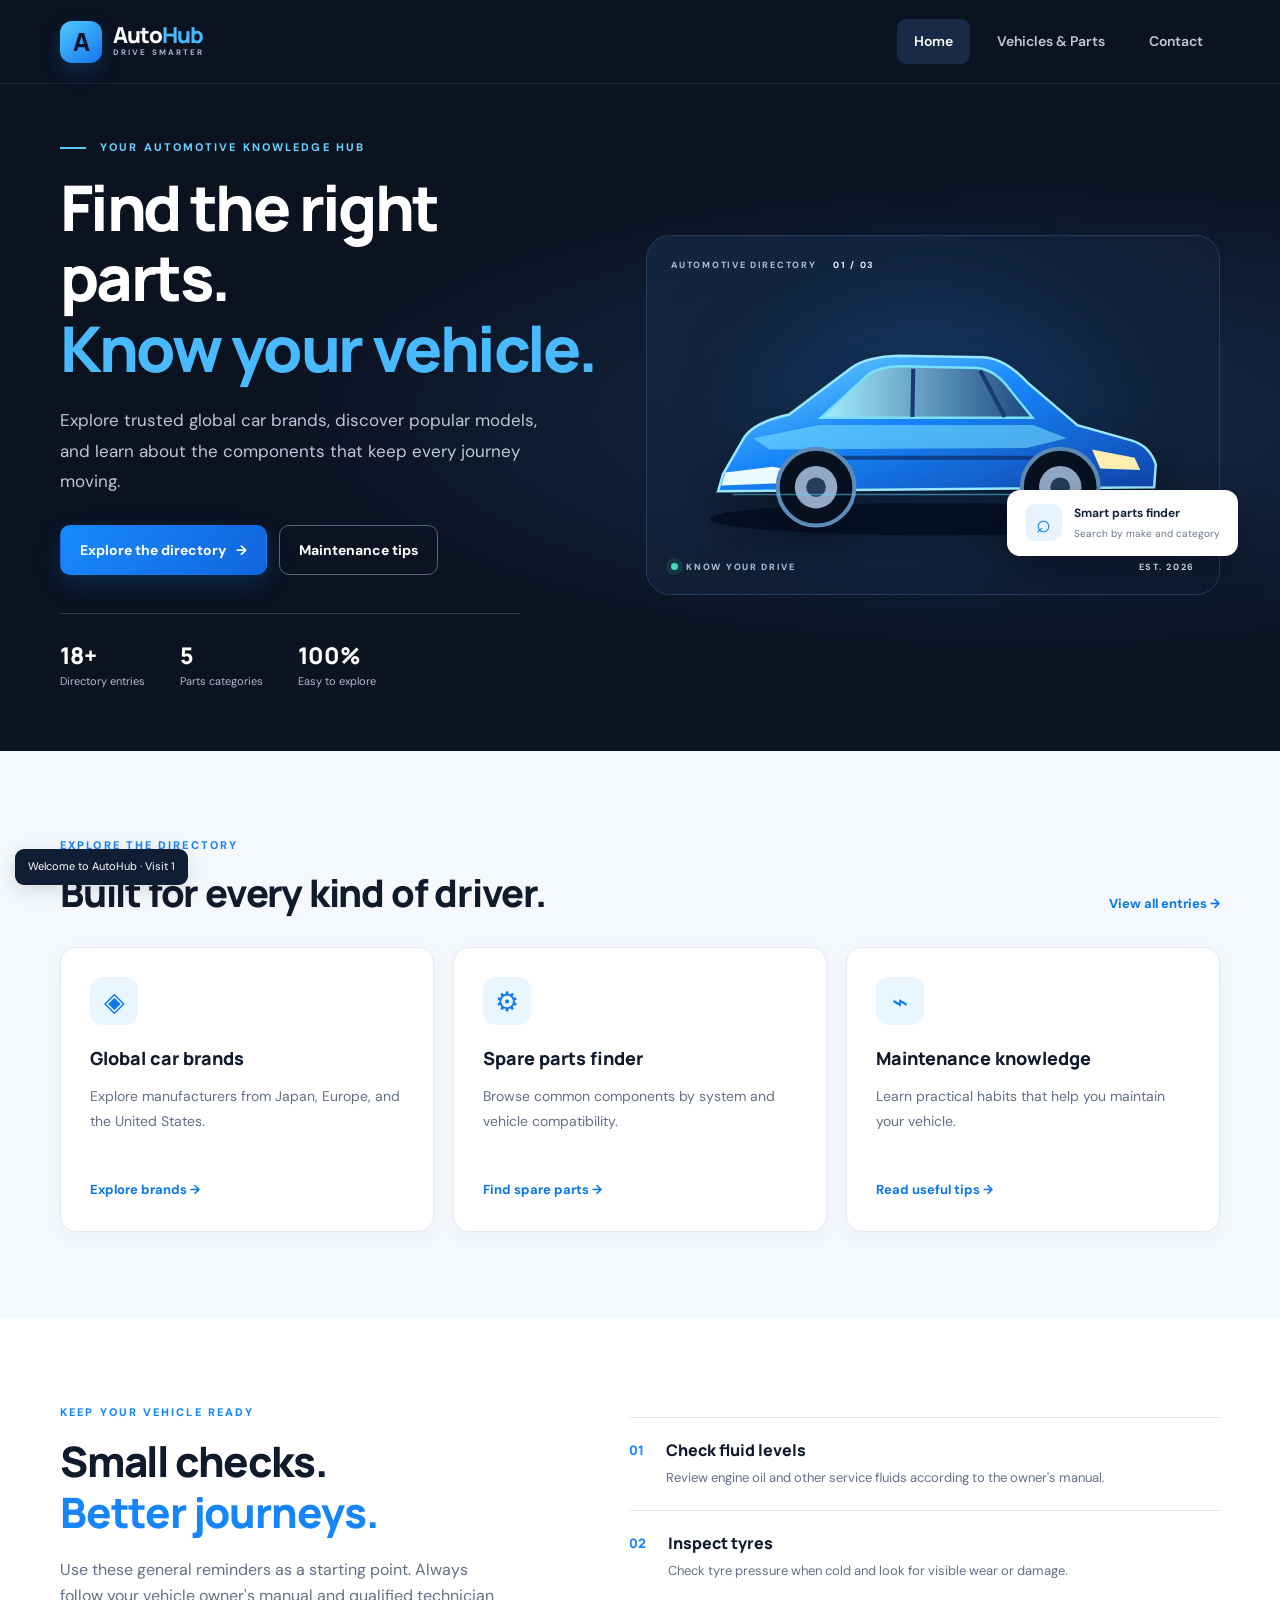
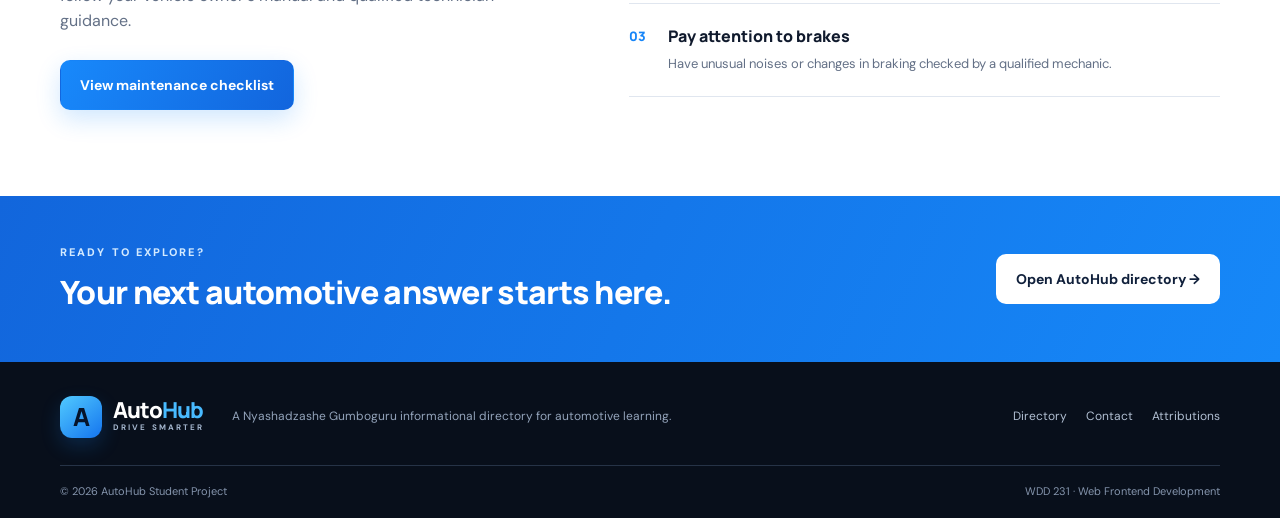
==== final project/index.html @ ccfd5a26 "final project" ====
<!doctype html>
<html lang="en">
<head>
  <meta charset="utf-8">
  <meta name="viewport" content="width=device-width, initial-scale=1">
  <meta name="description" content="AutoHub helps drivers explore global car brands, vehicle models, spare parts, and practical maintenance tips.">
  <meta name="author" content="Nyashadzashe Gumboguru">
  <meta name="theme-color" content="#0b1220">
  <title>AutoHub | Global Car Brands & Spare Parts</title>
  <link rel="icon" href="assets/favicon.svg" type="image/svg+xml">
  <link rel="stylesheet" href="css/styles.css">
  <script type="module" src="js/main.js"></script>
</head>
<body>
  <a class="skip-link" href="#main">Skip to main content</a>
  <header class="site-header">
    <div class="container header-inner">
      <a class="brand" href="index.html" aria-label="AutoHub home"><span class="brand-mark">A</span><span>Auto<span class="brand-accent">Hub</span><small>DRIVE SMARTER</small></span></a>
      <button class="menu-toggle" aria-label="Open navigation" aria-expanded="false" aria-controls="primary-nav"><span></span><span></span><span></span></button>
      <nav id="primary-nav" class="primary-nav" aria-label="Main navigation">
        <a class="active" href="index.html" aria-current="page">Home</a>
        <a href="catalog.html">Vehicles & Parts</a>
        <a href="contact.html">Contact</a>
      </nav>
    </div>
  </header>
  <main id="main">
    <section class="hero">
      <div class="container hero-grid">
        <div class="hero-copy">
          <p class="eyebrow"><span class="eyebrow-line"></span> YOUR AUTOMOTIVE KNOWLEDGE HUB</p>
          <h1>Find the right parts.<br><span>Know your vehicle.</span></h1>
          <p class="hero-text">Explore trusted global car brands, discover popular models, and learn about the components that keep every journey moving.</p>
          <div class="hero-actions"><a class="button button-primary" href="catalog.html">Explore the directory <span aria-hidden="true">→</span></a><a class="button button-outline" href="#maintenance">Maintenance tips</a></div>
          <div class="hero-stats"><div><strong>18+</strong><span>Directory entries</span></div><div><strong>5</strong><span>Parts categories</span></div><div><strong>100%</strong><span>Easy to explore</span></div></div>
        </div>
        <div class="hero-art" role="img" aria-label="Illustration of a modern blue sports car">
          <div class="art-glow"></div><div class="art-label label-top">AUTOMOTIVE DIRECTORY <b>01 / 03</b></div>
          <svg class="car-illustration" viewBox="0 0 700 330" aria-hidden="true">
            <defs><linearGradient id="bodyPaint" x1="0" x2="1" y1="0" y2="1"><stop stop-color="#75d8ff"/><stop offset=".45" stop-color="#1685f8"/><stop offset="1" stop-color="#1143aa"/></linearGradient><linearGradient id="glass" x1="0" x2="1"><stop stop-color="#a7efff"/><stop offset="1" stop-color="#1b477d"/></linearGradient></defs>
            <ellipse cx="352" cy="278" rx="275" ry="20" fill="#020817" opacity=".65"/>
            <path d="M93 223 L119 178 Q132 159 174 150 L250 93 Q269 79 309 78 L411 80 Q438 81 466 111 L527 163 L594 182 Q616 189 623 211 L621 239 L87 244Z" fill="url(#bodyPaint)" stroke="#9be7ff" stroke-width="3"/>
            <path d="M271 101 Q285 91 312 91 L405 93 Q426 95 444 119 L472 154 L213 154Z" fill="url(#glass)" stroke="#7adfff" stroke-width="3"/>
            <path d="M326 94 L325 153 M408 96 L438 153" stroke="#173c72" stroke-width="5"/>
            <path d="M130 179 L211 163 L473 163 L514 179 L465 191 L150 193Z" fill="#7de4ff" opacity=".55"/>
            <path d="M96 221 L154 214 L190 220 L171 234 L91 237Z" fill="#e9fbff"/><path d="M545 193 L597 203 L604 218 L555 216Z" fill="#ffefb2"/>
            <path d="M197 203 L473 203" stroke="#0b2b66" stroke-width="5" opacity=".7"/>
            <circle cx="207" cy="239" r="47" fill="#07101f" stroke="#5b8bb7" stroke-width="5"/><circle cx="207" cy="239" r="26" fill="#91a9c5"/><circle cx="207" cy="239" r="12" fill="#253c5a"/>
            <circle cx="506" cy="239" r="47" fill="#07101f" stroke="#5b8bb7" stroke-width="5"/><circle cx="506" cy="239" r="26" fill="#91a9c5"/><circle cx="506" cy="239" r="12" fill="#253c5a"/>
            <path d="M105 248 L615 248" stroke="#66cfff" stroke-width="2" opacity=".5"/>
          </svg>
          <div class="art-label label-bottom"><span class="pulse-dot"></span> KNOW YOUR DRIVE <b>EST. 2026</b></div>
          <div class="floating-card"><span class="floating-icon">⌕</span><div><b>Smart parts finder</b><small>Search by make and category</small></div></div>
        </div>
      </div>
    </section>
    <section class="section section-soft">
      <div class="container">
        <div class="section-heading"><div><p class="eyebrow">EXPLORE THE DIRECTORY</p><h2>Built for every kind of driver.</h2></div><a class="text-link" href="catalog.html">View all entries <span aria-hidden="true">→</span></a></div>
        <div class="feature-grid">
          <article class="feature-card"><div class="feature-icon">◈</div><h3>Global car brands</h3><p>Explore manufacturers from Japan, Europe, and the United States.</p><a href="catalog.html?type=brand">Explore brands →</a></article>
          <article class="feature-card"><div class="feature-icon">⚙</div><h3>Spare parts finder</h3><p>Browse common components by system and vehicle compatibility.</p><a href="catalog.html?type=part">Find spare parts →</a></article>
          <article class="feature-card"><div class="feature-icon">⌁</div><h3>Maintenance knowledge</h3><p>Learn practical habits that help you maintain your vehicle.</p><a href="#maintenance">Read useful tips →</a></article>
        </div>
      </div>
    </section>
    <section id="maintenance" class="section">
      <div class="container maintenance-grid">
        <div><p class="eyebrow">KEEP YOUR VEHICLE READY</p><h2>Small checks.<br><span class="text-blue">Better journeys.</span></h2><p class="muted">Use these general reminders as a starting point. Always follow your vehicle owner's manual and qualified technician guidance.</p><button class="button button-primary" id="maintenance-modal-open">View maintenance checklist</button></div>
        <div class="tips-list"><article><span>01</span><div><h3>Check fluid levels</h3><p>Review engine oil and other service fluids according to the owner's manual.</p></div></article><article><span>02</span><div><h3>Inspect tyres</h3><p>Check tyre pressure when cold and look for visible wear or damage.</p></div></article><article><span>03</span><div><h3>Pay attention to brakes</h3><p>Have unusual noises or changes in braking checked by a qualified mechanic.</p></div></article></div>
      </div>
    </section>
    <section class="cta-band"><div class="container cta-inner"><div><p class="eyebrow">READY TO EXPLORE?</p><h2>Your next automotive answer starts here.</h2></div><a class="button button-light" href="catalog.html">Open AutoHub directory →</a></div></section>
  </main>
  <footer class="site-footer"><div class="container footer-main"><a class="brand brand-footer" href="index.html"><span class="brand-mark">A</span><span>Auto<span class="brand-accent">Hub</span><small>DRIVE SMARTER</small></span></a><p>A Nyashadzashe Gumboguru informational directory for automotive learning.</p><nav aria-label="Footer navigation"><a href="catalog.html">Directory</a><a href="contact.html">Contact</a><a href="attributions.html">Attributions</a></nav></div><div class="container footer-bottom"><span>© <span id="current-year">2026</span> AutoHub Student Project</span><span>WDD 231 · Web Frontend Development</span></div></footer>
  <dialog class="modal" id="maintenance-modal" aria-labelledby="maintenance-modal-title"><div class="modal-head"><div><p class="eyebrow">QUICK REFERENCE</p><h2 id="maintenance-modal-title">Maintenance checklist</h2></div><button class="icon-button" data-close-modal aria-label="Close checklist">×</button></div><ul class="checklist"><li>Review the owner's manual service schedule.</li><li>Check tyre pressure and visible tyre condition.</li><li>Inspect lights, wipers, and windscreen condition.</li><li>Check fluid levels using the recommended procedure.</li><li>Book a qualified inspection if warning lights appear.</li></ul><p class="notice">This general checklist is educational and does not replace vehicle-specific service guidance.</p><button class="button button-primary modal-done" data-close-modal>Done</button></dialog>
  <div class="visit-note" id="visit-note" aria-live="polite"></div>
</body>
</html>
---- final project/css/styles.css ----
@import url('https://fonts.googleapis.com/css2?family=DM+Sans:wght@400;500;600;700&family=Manrope:wght@400;500;600;700;800&display=swap');
:root{--ink:#101a2d;--navy:#0b1220;--navy2:#101e35;--blue:#1685f8;--blue2:#48baff;--muted:#637086;--line:#e0e6ef;--soft:#f5f8fc;--white:#fff;--radius:18px;--shadow:0 18px 50px rgba(14,34,65,.09);font-family:"DM Sans",Arial,sans-serif;color:var(--ink);background:#fff;font-synthesis:none;text-rendering:optimizeLegibility}
*{box-sizing:border-box}html{scroll-behavior:smooth}body{margin:0;line-height:1.6;font-size:16px}a{color:inherit;text-decoration:none}button,input,select,textarea{font:inherit}button,a,input,select,textarea{outline-offset:4px}a:focus-visible,button:focus-visible,input:focus-visible,select:focus-visible,textarea:focus-visible{outline:3px solid #1685f8}img,svg{max-width:100%}.container{width:min(1160px,calc(100% - 44px));margin-inline:auto}.skip-link{position:absolute;left:-9999px;top:8px;background:#fff;color:#000;padding:12px;z-index:100}.skip-link:focus{left:12px}.sr-only{position:absolute;width:1px;height:1px;padding:0;margin:-1px;overflow:hidden;clip:rect(0,0,0,0);white-space:nowrap;border:0}
.site-header{height:84px;background:var(--navy);color:#fff;display:flex;align-items:center;position:relative;z-index:20;border-bottom:1px solid rgba(255,255,255,.08)}.header-inner{display:flex;align-items:center;justify-content:space-between;height:100%}.brand{display:inline-flex;align-items:center;gap:11px;font:800 22px/1 Manrope,sans-serif;letter-spacing:-.8px}.brand-mark{display:grid;place-items:center;width:42px;height:42px;background:linear-gradient(140deg,#51caff,#1474ee);border-radius:12px;color:#06142b;font-size:25px;font-weight:800;box-shadow:0 8px 20px #1685f833}.brand-accent{color:#48baff}.brand small{display:block;font:700 8px/1.7 "DM Sans",sans-serif;letter-spacing:2.1px;color:#a6b8d0}.primary-nav{display:flex;align-items:center;gap:10px}.primary-nav a{font-size:14px;color:#bdc8d9;font-weight:600;padding:11px 17px;border-radius:9px;transition:.2s}.primary-nav a:hover,.primary-nav a.active{background:#182a45;color:#fff}.menu-toggle{display:none;background:transparent;border:1px solid #53627a;border-radius:9px;width:44px;height:42px;padding:10px;cursor:pointer}.menu-toggle span{display:block;height:2px;background:#fff;margin:5px 0;border-radius:2px}
.hero{overflow:hidden;background:radial-gradient(ellipse at 80% 50%,#142b4a 0,#0b1220 54%);color:#fff;min-height:570px;display:flex;align-items:center}.hero-grid{display:grid;grid-template-columns:1fr 1.05fr;gap:40px;align-items:center;padding-top:55px;padding-bottom:60px}.eyebrow{margin:0 0 15px;color:#1685f8;font-size:11px;font-weight:800;letter-spacing:2.1px}.hero .eyebrow{color:#69cfff}.eyebrow-line{display:inline-block;width:26px;height:2px;background:#55c8ff;vertical-align:middle;margin-right:9px}.hero h1,.page-hero h1{font:800 clamp(40px,5vw,63px)/1.12 Manrope,sans-serif;letter-spacing:-2.6px;margin:0 0 22px}.hero h1 span,.page-hero h1 span{color:#49baff}.hero-text{color:#bdc8d9;max-width:490px;font-size:17px;line-height:1.8}.hero-actions{display:flex;flex-wrap:wrap;gap:12px;margin-top:28px}.button{display:inline-flex;align-items:center;justify-content:center;gap:10px;border:1px solid transparent;border-radius:10px;padding:13px 19px;font-size:14px;font-weight:700;cursor:pointer;transition:transform .2s,background .2s,border-color .2s}.button:hover{transform:translateY(-2px)}.button-primary{background:linear-gradient(120deg,#1889fb,#1265dd);color:#fff;box-shadow:0 9px 24px #1685f833}.button-outline{border-color:#52647d;color:#fff;background:transparent}.button-outline:hover{background:#14233a}.button-light{background:#fff;color:#10203b}.button-outline-dark{background:#fff;border-color:#cdd6e3;color:#17243b}.button-full{width:100%}.hero-stats{display:flex;gap:35px;margin-top:38px;padding-top:25px;border-top:1px solid #2b3b53;max-width:460px}.hero-stats div{display:grid;gap:2px}.hero-stats strong{font:800 23px Manrope,sans-serif}.hero-stats span{font-size:11px;color:#aebbd0}
.hero-art{position:relative;min-height:360px;display:flex;align-items:center;justify-content:center;border:1px solid #253c5d;border-radius:24px;background:linear-gradient(145deg,#172b48aa,#0e1b30aa);overflow:visible}.art-glow{position:absolute;width:320px;height:230px;border-radius:50%;background:#1685f82b;filter:blur(50px)}.car-illustration{position:relative;width:100%;z-index:1;filter:drop-shadow(0 14px 15px #0006);margin-top:24px}.art-label{position:absolute;z-index:2;font-size:9px;font-weight:800;letter-spacing:1.7px;color:#a9bed9}.art-label b{color:#eaf6ff;margin-left:13px}.label-top{top:22px;left:24px}.label-bottom{bottom:20px;left:24px;right:24px;display:flex;align-items:center}.label-bottom b{margin-left:auto}.pulse-dot{display:inline-block;width:7px;height:7px;background:#42d9b3;border-radius:50%;margin-right:8px;box-shadow:0 0 0 5px #42d9b31c}.floating-card{position:absolute;z-index:4;right:-19px;bottom:38px;display:flex;gap:12px;align-items:center;background:#fff;color:#15233a;padding:14px 18px;border-radius:13px;box-shadow:0 15px 40px #0004}.floating-icon{width:37px;height:37px;border-radius:10px;background:#e7f4ff;color:#0875e8;font-size:25px;display:grid;place-items:center}.floating-card b,.floating-card small{display:block}.floating-card b{font-size:12px}.floating-card small{font-size:10px;color:#69778b;margin-top:3px}
.section{padding:86px 0}.section-soft{background:var(--soft)}.section-heading{display:flex;align-items:end;justify-content:space-between;gap:25px;margin-bottom:32px}.section-heading h2,.maintenance-grid h2,.callout-inline h2,.contact-copy h2{font:800 clamp(27px,3vw,38px)/1.2 Manrope,sans-serif;letter-spacing:-1.2px;margin:0}.text-link{font-weight:700;color:#0876e8;font-size:13px;white-space:nowrap}.feature-grid{display:grid;grid-template-columns:repeat(3,1fr);gap:19px}.feature-card{background:#fff;border:1px solid #e4eaf2;padding:29px;border-radius:16px;box-shadow:0 5px 20px #1b34500a;transition:transform .2s,box-shadow .2s}.feature-card:hover{transform:translateY(-4px);box-shadow:var(--shadow)}.feature-icon{width:48px;height:48px;border-radius:13px;background:#e9f5ff;color:#0c7be9;display:grid;place-items:center;font-size:27px}.feature-card h3{font:800 18px Manrope,sans-serif;margin:21px 0 8px}.feature-card p{font-size:14px;color:var(--muted);line-height:1.75;min-height:72px}.feature-card a{display:inline-block;margin-top:10px;font-size:13px;color:#0876e8;font-weight:700}
.maintenance-grid{display:grid;grid-template-columns:.9fr 1.1fr;gap:85px;align-items:center}.maintenance-grid h2{font-size:42px;margin-bottom:20px}.text-blue{color:#1685f8}.muted{color:var(--muted)}.maintenance-grid .muted{max-width:440px;margin-bottom:26px}.tips-list{border-top:1px solid var(--line)}.tips-list article{display:flex;gap:22px;padding:21px 0;border-bottom:1px solid var(--line)}.tips-list article>span{font:800 13px Manrope;color:#1685f8;padding-top:2px}.tips-list h3{font:800 16px Manrope;margin:0 0 6px}.tips-list p{margin:0;color:var(--muted);font-size:13px;line-height:1.7}.cta-band{background:linear-gradient(115deg,#1266dc,#1688f8);color:#fff;padding:48px 0}.cta-inner{display:flex;align-items:center;justify-content:space-between;gap:25px}.cta-band .eyebrow{color:#d3eaff;margin-bottom:8px}.cta-band h2{font:800 clamp(22px,3vw,32px) Manrope;margin:0;letter-spacing:-.7px}
.site-footer{background:#080f1b;color:#b1bfd2}.footer-main{display:flex;align-items:center;gap:28px;padding:34px 0 27px}.brand-footer{color:#fff;flex-shrink:0}.footer-main>p{font-size:12px;margin:0 auto 0 0;color:#93a3ba}.footer-main nav{display:flex;gap:19px}.footer-main nav a{font-size:12px}.footer-main nav a:hover{color:#fff}.footer-bottom{border-top:1px solid #263347;padding:17px 0;display:flex;justify-content:space-between;gap:20px;color:#8595ad;font-size:11px}
.page-hero{background:radial-gradient(ellipse at 85% 10%,#1b385d 0,#0b1220 55%);color:#fff;padding:66px 0 50px}.page-hero h1{font-size:clamp(37px,4.5vw,53px);margin-bottom:16px}.page-hero p:not(.eyebrow){color:#bdc8d9;max-width:670px;margin:0}.breadcrumbs{display:flex;gap:10px;margin-top:28px;font-size:12px;color:#a7b6ca}.breadcrumbs a{color:#68c9ff}.catalog-toolbar{display:flex;gap:20px;justify-content:space-between;align-items:center;flex-wrap:wrap}.search-field{display:flex;align-items:center;gap:10px;min-width:min(100%,360px);border:1px solid #d8e1ed;border-radius:11px;padding:0 14px;height:48px;flex:1;max-width:490px}.search-field>span{font-size:27px;color:#1685f8}.search-field input{border:0;outline:none;width:100%;background:transparent;color:var(--ink);font-size:14px}.search-field input:focus-visible{outline:none}.filter-row{display:flex;align-items:center;gap:9px;flex-wrap:wrap}.filter-row label{font-size:12px;font-weight:700;color:#59677c}.filter-row select{border:1px solid #d8e1ed;border-radius:9px;background:#fff;padding:11px 28px 11px 11px;color:#17243b;font-size:12px;max-width:160px}.results-summary{display:flex;align-items:center;justify-content:space-between;margin:27px 0 18px;padding-bottom:13px;border-bottom:1px solid var(--line)}.results-summary p{margin:0;color:#68768a;font-size:13px}.text-button{border:0;background:transparent;color:#0876e8;font-weight:700;font-size:12px;cursor:pointer}.catalog-grid{display:grid;grid-template-columns:repeat(3,minmax(0,1fr));gap:19px}.catalog-card{border:1px solid #e0e7f0;border-radius:15px;padding:22px;background:#fff;display:flex;flex-direction:column;min-height:275px;box-shadow:0 5px 22px #1c345008;transition:transform .2s,box-shadow .2s}.catalog-card:hover{transform:translateY(-3px);box-shadow:var(--shadow)}.card-topline{display:flex;align-items:center;justify-content:space-between;gap:10px}.type-pill{font-size:10px;font-weight:800;letter-spacing:.7px;text-transform:uppercase;padding:6px 9px;border-radius:6px;background:#e8f4ff;color:#075db5}.type-pill.part{background:#fff2df;color:#8c5100}.type-pill.vehicle{background:#e8f8f2;color:#087452}.card-symbol{width:42px;height:42px;display:grid;place-items:center;border-radius:12px;background:#f1f5fa;color:#1c6fc7;font-size:23px}.catalog-card h2{font:800 19px/1.3 Manrope,sans-serif;margin:16px 0 7px;letter-spacing:-.4px}.catalog-card .card-subtitle{font-size:12px;font-weight:700;color:#1685f8;margin:0 0 9px}.catalog-card .card-description{font-size:13px;color:#647187;line-height:1.7;margin:0 0 18px;flex:1}.card-meta{display:flex;flex-wrap:wrap;gap:7px;margin-bottom:17px}.card-meta span{font-size:10px;color:#58667b;background:#f3f6fa;padding:5px 8px;border-radius:5px}.card-open{width:100%;background:#fff;border:1px solid #d5dfeb;border-radius:8px;color:#125eb1;font-size:12px;font-weight:800;padding:10px;cursor:pointer}.card-open:hover{background:#edf6ff;border-color:#95c9ff}.status-message{padding:18px;border:1px solid #dce6f2;border-radius:10px;color:#52637b;background:#f8fbff;font-size:13px;margin-bottom:20px}.status-message:empty{display:none}.empty-state{text-align:center;padding:65px 20px}.empty-state[hidden]{display:none}.empty-icon{font-size:40px;color:#1685f8}.empty-state h2{font:800 23px Manrope;margin:12px 0 4px}.empty-state p{color:var(--muted);margin-bottom:20px}.callout-inline{display:flex;align-items:center;justify-content:space-between;gap:30px}.callout-inline h2{margin-bottom:10px}.callout-inline .muted{margin:0;font-size:14px}
.modal{border:0;border-radius:19px;padding:28px;width:min(560px,calc(100% - 28px));max-height:min(85vh,760px);overflow:auto;box-shadow:0 30px 100px #0005;color:var(--ink)}.modal::backdrop{background:#07101fc7;backdrop-filter:blur(3px)}.modal-head{display:flex;align-items:start;justify-content:space-between;gap:18px;border-bottom:1px solid var(--line);padding-bottom:18px;margin-bottom:20px}.modal-head .eyebrow{margin-bottom:5px}.modal-head h2{font:800 25px Manrope;margin:0;letter-spacing:-.7px}.icon-button{width:36px;height:36px;flex-shrink:0;border:1px solid #dce4ef;background:#fff;border-radius:9px;font-size:25px;line-height:1;cursor:pointer;color:#293b53}.checklist{padding-left:21px;color:#405069}.checklist li{padding:7px 0}.notice{background:#f0f6fc;border-left:3px solid #1685f8;padding:12px 14px;color:#506078;font-size:12px;line-height:1.65}.modal-done{margin-top:8px}.detail-content{color:#526177;font-size:14px;line-height:1.75}.detail-content p{margin:0 0 15px}.detail-facts{display:grid;grid-template-columns:1fr 1fr;gap:10px;margin:18px 0}.detail-fact{background:#f4f7fb;padding:12px;border-radius:9px}.detail-fact span{display:block;font-size:10px;color:#66748a;text-transform:uppercase;letter-spacing:.7px;font-weight:800}.detail-fact strong{display:block;font-size:13px;color:#17243b;margin-top:4px}
.contact-layout{display:grid;grid-template-columns:.8fr 1.2fr;gap:75px;align-items:start}.contact-copy{position:sticky;top:30px}.contact-copy h2{margin-bottom:18px}.contact-copy>p.muted{font-size:14px;line-height:1.8}.contact-info{display:flex;gap:14px;margin-top:28px}.contact-info-icon{width:42px;height:42px;flex-shrink:0;display:grid;place-items:center;background:#eaf5ff;color:#0876e8;border-radius:11px;font-size:22px}.contact-info strong{font-size:14px}.contact-info p{margin:5px 0 0;font-size:12px;color:#69768a;line-height:1.7}.contact-form{border:1px solid #e0e7f0;border-radius:17px;padding:30px;box-shadow:var(--shadow)}.form-heading{margin-bottom:24px}.form-heading h2{font:800 23px Manrope;margin:0 0 4px}.form-heading p{font-size:12px;color:#6d7a8e;margin:0}.form-row{display:grid;grid-template-columns:1fr 1fr;gap:15px}.form-field{display:flex;flex-direction:column;gap:7px;margin-bottom:17px}.form-field label{font-size:12px;font-weight:700;color:#27364d}.form-field input,.form-field select,.form-field textarea{width:100%;border:1px solid #d4deea;border-radius:8px;padding:12px 13px;background:#fff;color:#17243b;font-size:13px}.form-field input::placeholder,.form-field textarea::placeholder{color:#98a4b4}.form-field textarea{resize:vertical}.consent-check{display:flex;align-items:flex-start;gap:10px;margin:5px 0 21px;font-size:11px;color:#536178;line-height:1.6}.consent-check input{margin-top:4px;accent-color:#1685f8}.form-privacy{font-size:10px;color:#7c8799;text-align:center;margin:12px 0 0}.summary-wrap{max-width:760px}.summary-banner{display:flex;gap:16px;align-items:center;margin-bottom:20px}.summary-check{width:48px;height:48px;border-radius:50%;background:#e5f8ef;color:#08764d;display:grid;place-items:center;font-size:26px;font-weight:800}.summary-banner h2{font:800 23px Manrope;margin:0 0 4px}.summary-banner p{font-size:13px;color:#69768a;margin:0}.summary-card{border:1px solid #dfe7f0;border-radius:14px;overflow:hidden}.summary-row{display:grid;grid-template-columns:190px 1fr;border-bottom:1px solid #e8edf3}.summary-row:last-child{border-bottom:0}.summary-row dt,.summary-row dd{margin:0;padding:14px 17px;font-size:13px;overflow-wrap:anywhere}.summary-row dt{font-weight:700;color:#4e5c71;background:#f6f8fb}.summary-row dd{color:#1c2b42;white-space:pre-wrap}.summary-actions{display:flex;gap:12px;flex-wrap:wrap;margin:23px 0 12px}.summary-wrap>.notice{margin-top:20px}.prose-content{max-width:780px}.prose-content h2{font:800 23px Manrope;margin:30px 0 8px}.prose-content p{color:#5c6a7f;line-height:1.85}.visit-note{position:fixed;bottom:15px;left:15px;background:#101e35;color:#fff;padding:9px 13px;border-radius:9px;font-size:11px;box-shadow:0 5px 20px #0002;opacity:0;transform:translateY(8px);pointer-events:none;transition:.25s;z-index:30}.visit-note.show{opacity:1;transform:translateY(0)}
@media(max-width:900px){.hero-grid{grid-template-columns:1fr;gap:35px;padding-top:55px}.hero-copy{max-width:700px}.hero-art{min-height:320px;margin:0 10px 10px}.hero{min-height:0}.maintenance-grid{gap:45px}.catalog-grid{grid-template-columns:repeat(2,minmax(0,1fr))}.contact-layout{gap:35px}.footer-main{flex-wrap:wrap}.footer-main>p{order:3;flex-basis:100%}}
@media(max-width:680px){.container{width:min(100% - 32px,1160px)}.site-header{height:72px}.brand{font-size:20px}.brand-mark{width:38px;height:38px}.menu-toggle{display:block}.primary-nav{display:none;position:absolute;top:71px;left:0;right:0;background:#0b1220;padding:12px 16px 18px;border-top:1px solid #26364e;box-shadow:0 16px 24px #0002}.primary-nav.open{display:flex;flex-direction:column;align-items:stretch;gap:3px}.primary-nav a{padding:13px 14px}.hero-grid{padding-top:43px;padding-bottom:42px}.hero h1{font-size:42px;letter-spacing:-1.8px}.hero-text{font-size:15px}.hero-stats{gap:20px}.hero-stats strong{font-size:20px}.hero-stats span{font-size:10px}.hero-art{min-height:245px;margin:0}.floating-card{right:-8px;bottom:25px;padding:10px 12px}.floating-card small{font-size:9px}.art-label{font-size:8px}.section{padding:60px 0}.section-heading{align-items:start;flex-direction:column;gap:12px}.feature-grid{grid-template-columns:1fr}.feature-card{padding:24px}.feature-card p{min-height:0}.maintenance-grid{grid-template-columns:1fr;gap:32px}.maintenance-grid h2{font-size:36px}.cta-inner{align-items:flex-start;flex-direction:column}.footer-main{gap:18px}.footer-main>p{margin:0}.footer-main nav{width:100%;flex-wrap:wrap}.footer-bottom{flex-direction:column;gap:5px}.page-hero{padding:48px 0 38px}.page-hero h1{font-size:38px;letter-spacing:-1.6px}.catalog-toolbar{align-items:stretch;flex-direction:column}.search-field{max-width:none;width:100%}.filter-row{display:grid;grid-template-columns:auto 1fr;gap:9px 12px}.filter-row select{max-width:none;width:100%}.catalog-grid{grid-template-columns:1fr}.catalog-card{min-height:0}.callout-inline{align-items:flex-start;flex-direction:column}.contact-layout{grid-template-columns:1fr;gap:30px}.contact-copy{position:static}.contact-form{padding:22px}.form-row{grid-template-columns:1fr;gap:0}.summary-row{grid-template-columns:1fr}.summary-row dt{padding-bottom:5px}.summary-row dd{padding-top:6px}.summary-actions{flex-direction:column}.summary-actions .button{width:100%}.modal{padding:22px}.detail-facts{grid-template-columns:1fr 1fr}}
@media(prefers-reduced-motion:reduce){*,*::before,*::after{scroll-behavior:auto!important;transition:none!important;animation:none!important}}
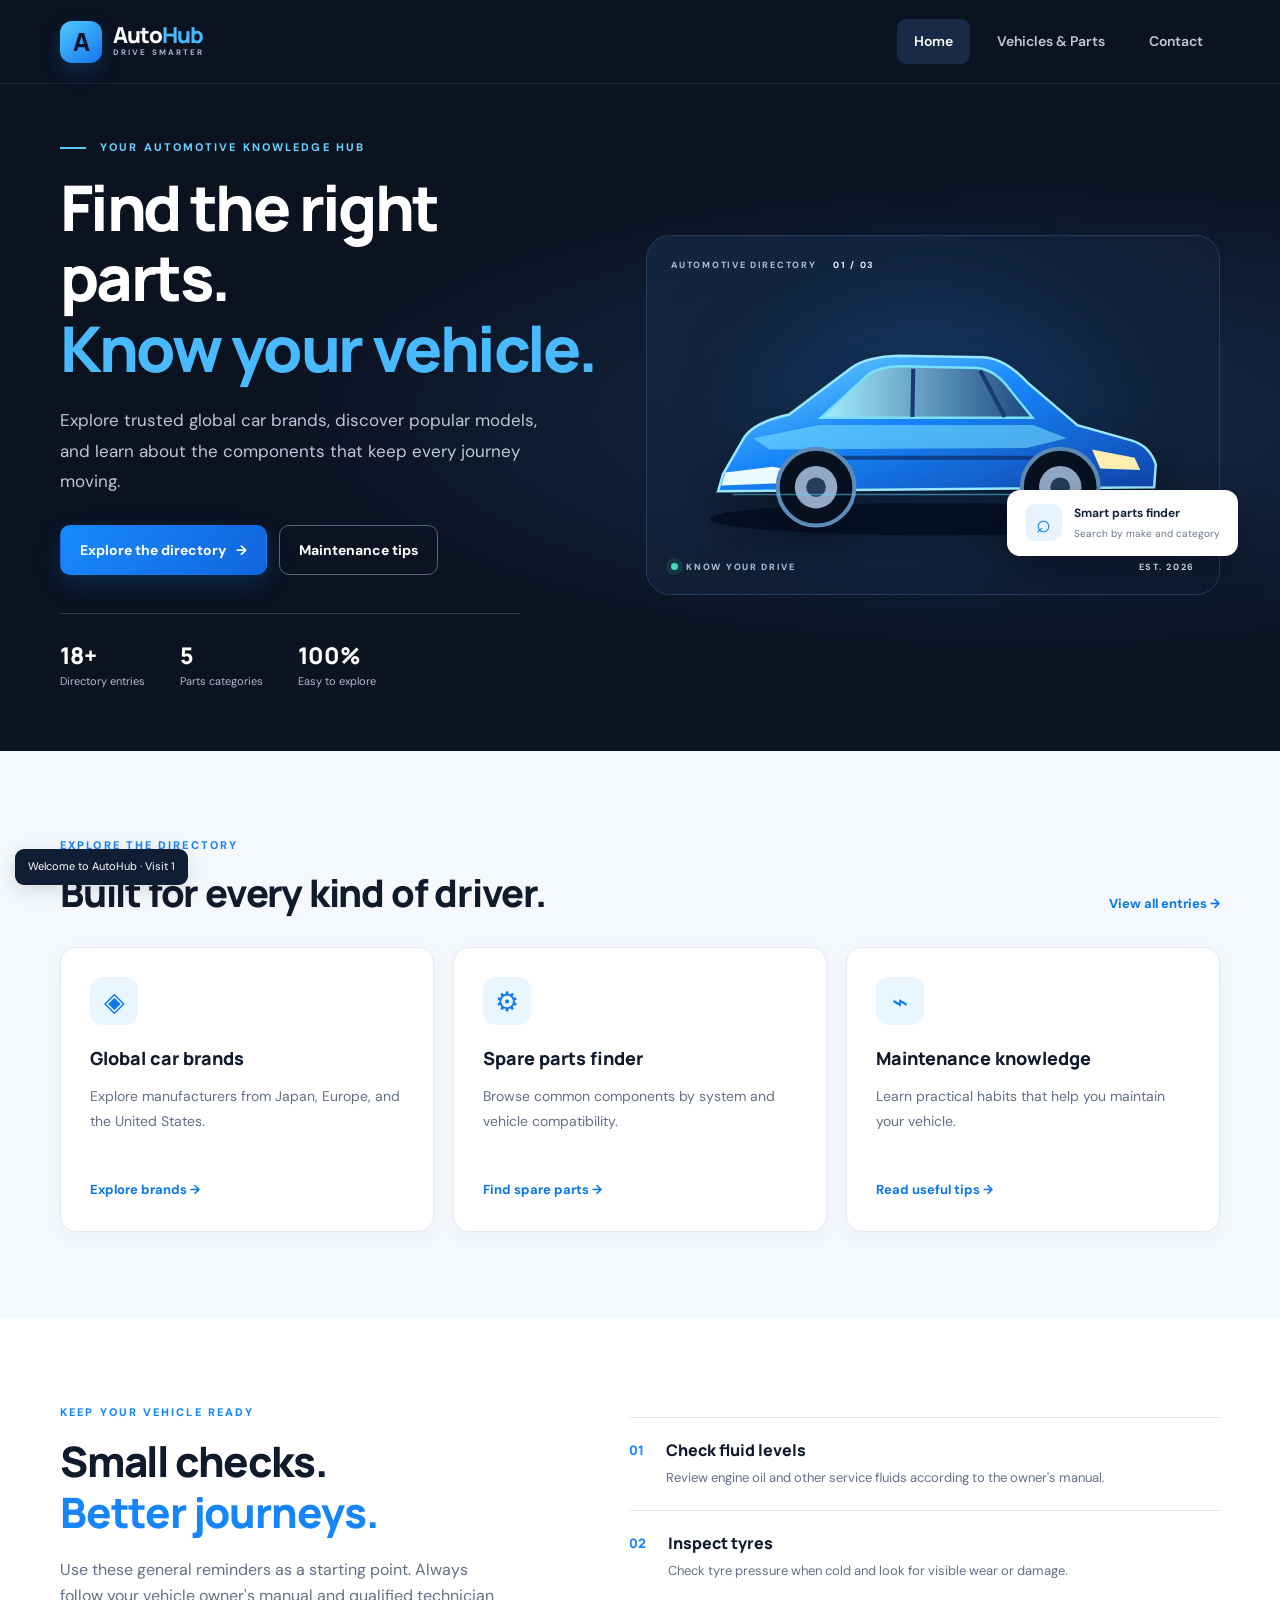
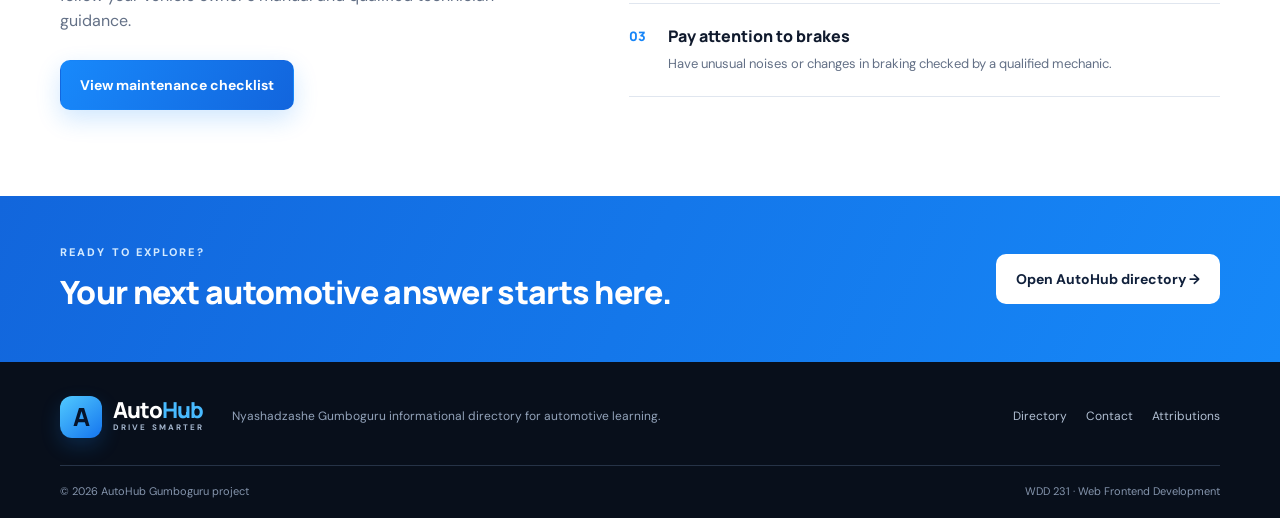
==== commit c16545ac: "update" ====
--- a/final project/index.html
+++ b/final project/index.html
@@ -72,7 +72,7 @@
     </section>
     <section class="cta-band"><div class="container cta-inner"><div><p class="eyebrow">READY TO EXPLORE?</p><h2>Your next automotive answer starts here.</h2></div><a class="button button-light" href="catalog.html">Open AutoHub directory →</a></div></section>
   </main>
-  <footer class="site-footer"><div class="container footer-main"><a class="brand brand-footer" href="index.html"><span class="brand-mark">A</span><span>Auto<span class="brand-accent">Hub</span><small>DRIVE SMARTER</small></span></a><p>A Nyashadzashe Gumboguru informational directory for automotive learning.</p><nav aria-label="Footer navigation"><a href="catalog.html">Directory</a><a href="contact.html">Contact</a><a href="attributions.html">Attributions</a></nav></div><div class="container footer-bottom"><span>© <span id="current-year">2026</span> AutoHub Student Project</span><span>WDD 231 · Web Frontend Development</span></div></footer>
+  <footer class="site-footer"><div class="container footer-main"><a class="brand brand-footer" href="index.html"><span class="brand-mark">A</span><span>Auto<span class="brand-accent">Hub</span><small>DRIVE SMARTER</small></span></a><p>Nyashadzashe Gumboguru informational directory for automotive learning.</p><nav aria-label="Footer navigation"><a href="catalog.html">Directory</a><a href="contact.html">Contact</a><a href="attributions.html">Attributions</a></nav></div><div class="container footer-bottom"><span>© <span id="current-year">2026</span> AutoHub Gumboguru project</span><span>WDD 231 · Web Frontend Development</span></div></footer>
   <dialog class="modal" id="maintenance-modal" aria-labelledby="maintenance-modal-title"><div class="modal-head"><div><p class="eyebrow">QUICK REFERENCE</p><h2 id="maintenance-modal-title">Maintenance checklist</h2></div><button class="icon-button" data-close-modal aria-label="Close checklist">×</button></div><ul class="checklist"><li>Review the owner's manual service schedule.</li><li>Check tyre pressure and visible tyre condition.</li><li>Inspect lights, wipers, and windscreen condition.</li><li>Check fluid levels using the recommended procedure.</li><li>Book a qualified inspection if warning lights appear.</li></ul><p class="notice">This general checklist is educational and does not replace vehicle-specific service guidance.</p><button class="button button-primary modal-done" data-close-modal>Done</button></dialog>
   <div class="visit-note" id="visit-note" aria-live="polite"></div>
 </body>
